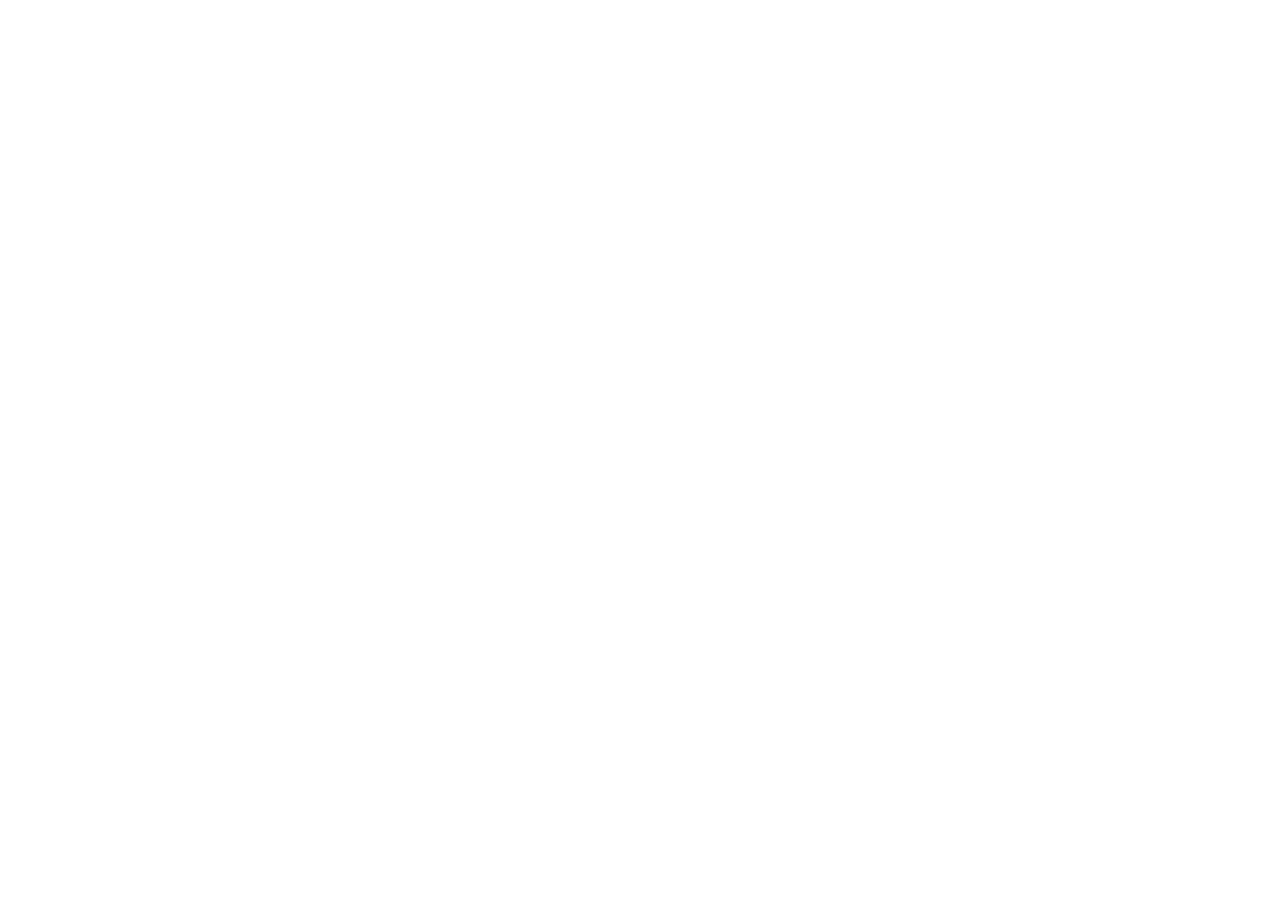
==== index.html @ 0fad19cc "Inizializzazione esercizio e scaffolding" ====
<!DOCTYPE html>
<html lang="it">
    <head>
        <title>Toboolist</title>
        <meta charset="UTF-8">
        <meta name="viewport" content="width=device-width, initial-scale=1">
        <link href="css/style.css" rel="stylesheet">
    </head>
    <body>
        
    </body>
</html>
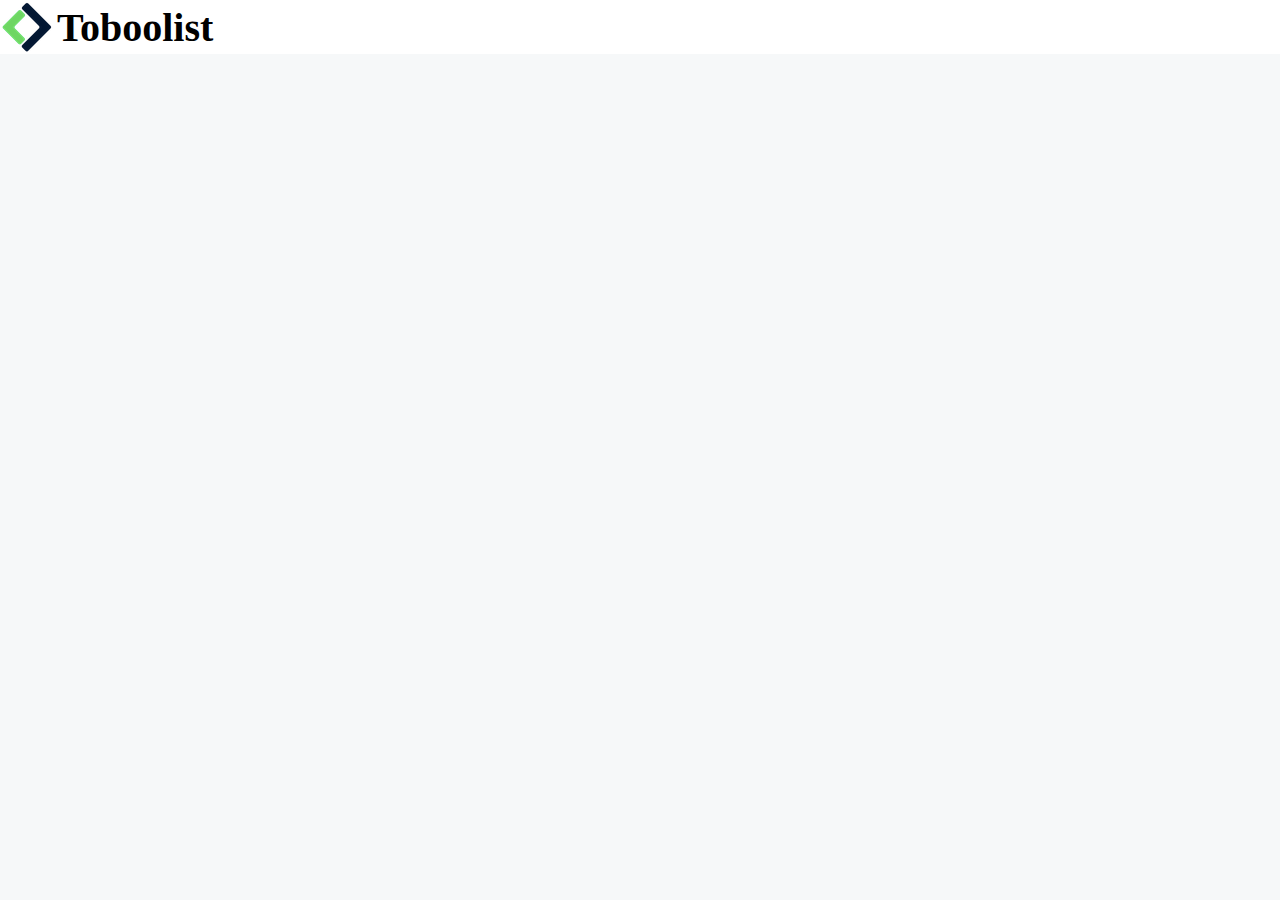
==== commit 1d81dbae: "Impostazione del header" ====
--- a/index.html
+++ b/index.html
@@ -7,6 +7,22 @@
         <link href="css/style.css" rel="stylesheet">
     </head>
     <body>
-        
+        <header>
+            <img src="img/logo copia.png" alt="logo toboolist" id="logo">
+            <h1 id="title">Toboolist</h1>
+        </header>
+
+        <main>
+            
+            <div class="square1">
+
+            </div>
+            
+            <div class="square2">
+                
+            </div>
+
+        </main>
+
     </body>
 </html>--- a/css/style.css
+++ b/css/style.css
@@ -0,0 +1,23 @@
+*{
+    margin:0;
+    padding:0;
+    box-sizing: border-box;
+}
+
+#title{
+    display: inline-block;
+    vertical-align: middle;
+    font-size: 40px;
+}
+
+#logo{
+    vertical-align: middle;
+}
+
+header{
+    background-color: #ffffff;
+}
+
+body{
+    background-color: #f6f8f9;
+}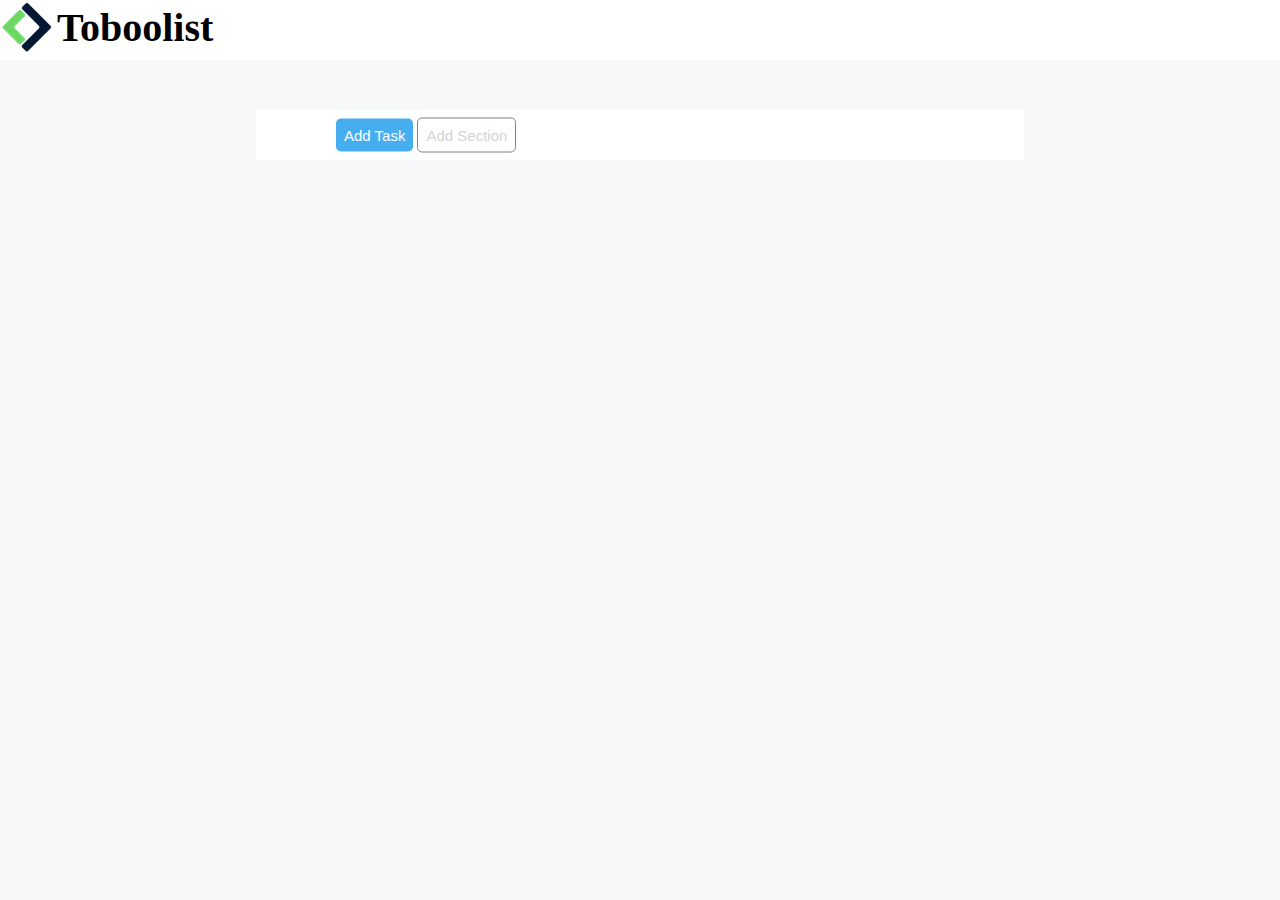
==== commit 521bd5e7: "Barra iniziale opzioni" ====
--- a/index.html
+++ b/index.html
@@ -12,14 +12,17 @@
             <h1 id="title">Toboolist</h1>
         </header>
 
-        <main>
+        <main class="container">
             
             <div class="square1">
-
+                <div class="buttons">
+                    <button class="button" id="blue-button">Add Task</button>
+                    <button class="button" id="gray-button">Add Section</button>
+                </div>
             </div>
             
             <div class="square2">
-                
+
             </div>
 
         </main>
--- a/css/style.css
+++ b/css/style.css
@@ -16,8 +16,52 @@
 
 header{
     background-color: #ffffff;
+    height: 60px;
 }
 
 body{
     background-color: #f6f8f9;
-}+}
+
+.square1{
+    background-color: #ffffff;
+    height: 50px;
+    margin-top: 50px;
+    position: relative;
+    width: 100%;
+}
+
+.buttons{
+    position: absolute;
+    transform: translateY(-50%);
+    top: 50%;
+    left: 80px;
+}
+
+.button{
+    border-radius: 5px;
+    padding: 8px;
+    border: 0;
+}
+
+#blue-button{
+    background-color: #47adf1;
+    color: white;
+    font-size: 15px;
+}
+
+#gray-button{
+    background-color: #ffffff;
+    color: lightgray;
+    font-size: 15px;
+    border: 1px solid gray;
+}
+
+.square2{
+    background-color: #ffffff;
+}
+
+.container{
+    width: 60%;
+    margin: 0 auto;
+}
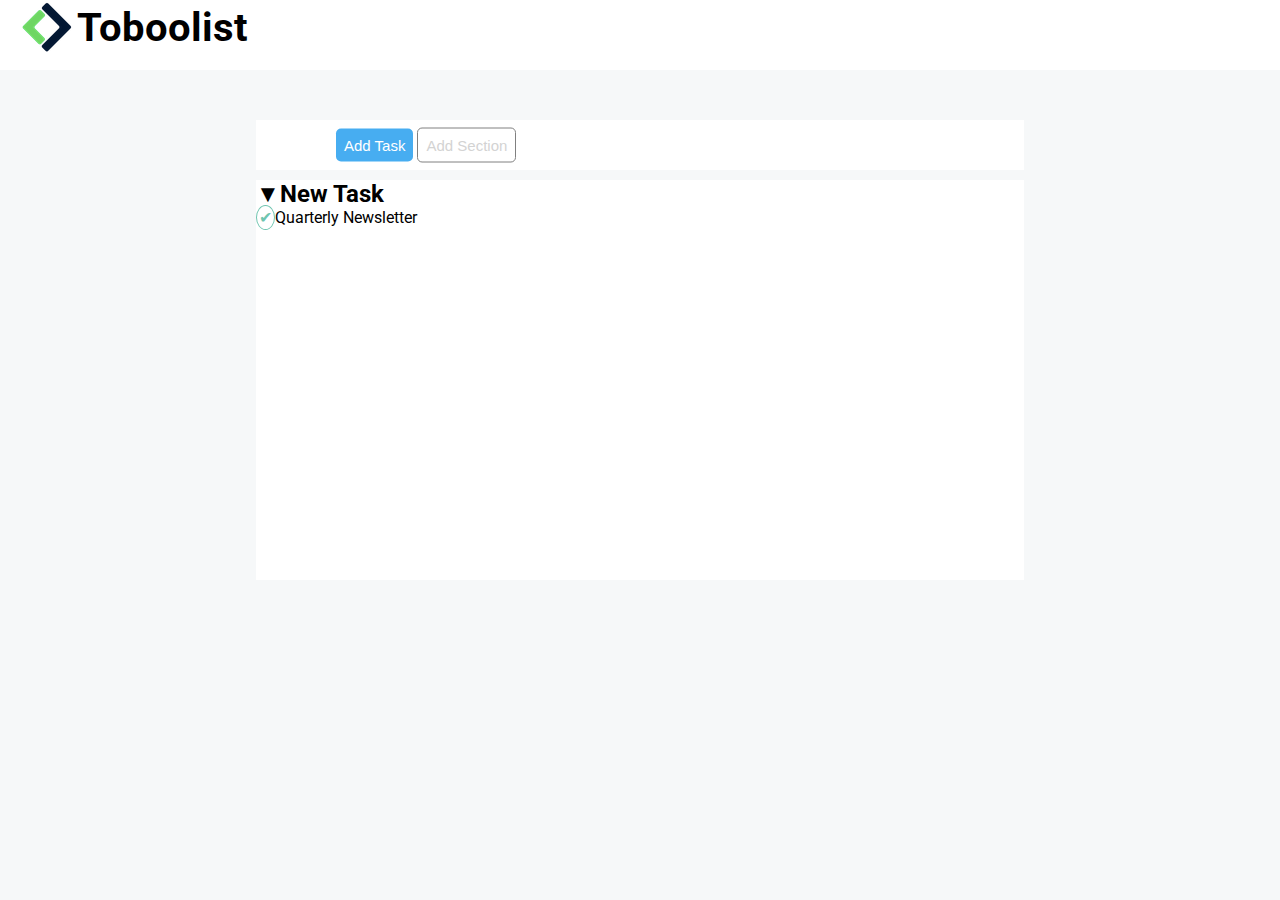
==== commit a2c2cb66: "Prima bozza task" ====
--- a/index.html
+++ b/index.html
@@ -5,6 +5,9 @@
         <meta charset="UTF-8">
         <meta name="viewport" content="width=device-width, initial-scale=1">
         <link href="css/style.css" rel="stylesheet">
+        <link rel="preconnect" href="https://fonts.googleapis.com">
+        <link rel="preconnect" href="https://fonts.gstatic.com" crossorigin>
+        <link href="https://fonts.googleapis.com/css2?family=Roboto&display=swap" rel="stylesheet">
     </head>
     <body>
         <header>
@@ -22,7 +25,10 @@
             </div>
             
             <div class="square2">
-
+                <h2 class="task-title">New Task</h2>
+                <ol>
+                    <li class="task-check">Quarterly Newsletter</li>
+                </ol>
             </div>
 
         </main>
--- a/css/style.css
+++ b/css/style.css
@@ -12,15 +12,18 @@
 
 #logo{
     vertical-align: middle;
+    margin-left: 20px;
 }
 
 header{
     background-color: #ffffff;
-    height: 60px;
+    height: 70px;
+    vertical-align: middle;
 }
 
 body{
     background-color: #f6f8f9;
+    font-family: 'Roboto', sans-serif;
 }
 
 .square1{
@@ -59,9 +62,35 @@
 
 .square2{
     background-color: #ffffff;
+    height: 400px;
+    margin-top: 10px;
+    position: relative;
+    width: 100%;
 }
 
 .container{
     width: 60%;
     margin: 0 auto;
 }
+
+.task-title::before{
+    content: "\25BC";
+}
+
+.task-title{
+    font-weight: bold;
+}
+
+.task-check::before{
+     content: "\2714";
+     color: #6fc5b0;
+     border-radius: 50%;
+     border: 1px solid #6fc5b0;
+     height: 10px;
+     width: 10px;
+     padding: 2px;
+}
+
+ol{
+    list-style-type: none;
+}
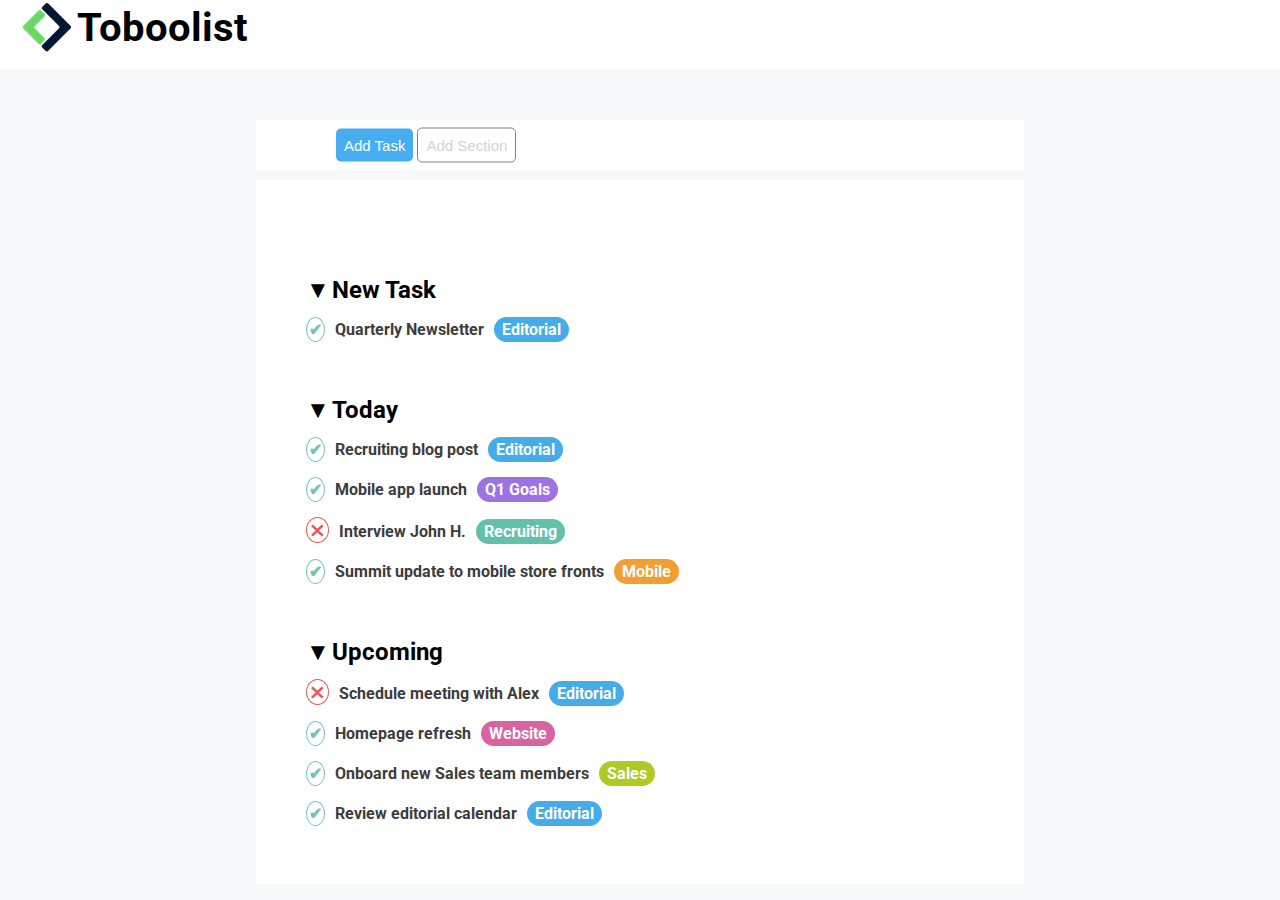
==== commit bfe4d119: "Fine parte tasklist" ====
--- a/index.html
+++ b/index.html
@@ -10,6 +10,7 @@
         <link href="https://fonts.googleapis.com/css2?family=Roboto&display=swap" rel="stylesheet">
     </head>
     <body>
+        
         <header>
             <img src="img/logo copia.png" alt="logo toboolist" id="logo">
             <h1 id="title">Toboolist</h1>
@@ -25,12 +26,28 @@
             </div>
             
             <div class="square2">
+
                 <h2 class="task-title">New Task</h2>
                 <ol>
-                    <li class="task-check">Quarterly Newsletter</li>
+                    <li class="task-check editoria">Quarterly Newsletter</li>
                 </ol>
-            </div>
 
+                <h2 class="task-title">Today</h2>
+                <ol>
+                    <li class="task-check editoria">Recruiting blog post</li>
+                    <li class="task-check goals">Mobile app launch</li>
+                    <li class="task-check2 recruiting">Interview John H.</li>
+                    <li class="task-check mobile">Summit update to mobile store fronts</li>
+                </ol>
+
+                <h2 class="task-title">Upcoming</h2>
+                <ol>
+                    <li class="task-check2 editoria">Schedule meeting with Alex</li>
+                    <li class="task-check website">Homepage refresh</li>
+                    <li class="task-check sales">Onboard new Sales team members</li>
+                    <li class="task-check editoria">Review editorial calendar</li>
+                </ol>
+                
         </main>
 
     </body>
--- a/css/style.css
+++ b/css/style.css
@@ -62,10 +62,12 @@
 
 .square2{
     background-color: #ffffff;
-    height: 400px;
+    height: 100%;
     margin-top: 10px;
     position: relative;
     width: 100%;
+    padding: 50px;
+    line-height: 40px;
 }
 
 .container{
@@ -75,10 +77,13 @@
 
 .task-title::before{
     content: "\25BC";
+    margin-right: 2px;
+    
 }
 
 .task-title{
     font-weight: bold;
+    margin-top: 40px;
 }
 
 .task-check::before{
@@ -89,8 +94,75 @@
      height: 10px;
      width: 10px;
      padding: 2px;
+     margin-right: 10px;
+}
+
+.task-check::after{
+    padding: 3px 8px;
+    margin-left: 10px;
+    border-radius: 15px;
+}
+
+.task-check2::after{
+    padding: 3px 8px;
+    margin-left: 10px;
+    border-radius: 15px;
+}
+
+.editoria::after {
+    background-color: #45abe9;
+    content: "Editorial";
+    color: white;
+}
+
+.goals::after {
+    background-color: #9c72e4;
+    content: "Q1 Goals";
+    color: white;
+}
+
+
+.recruiting::after {
+    background-color: #64c0a8;
+    content: "Recruiting";
+    color: white;
+}
+
+
+.mobile::after {
+    background-color: #f29e33;
+    content: "Mobile";
+    color: white;
+}
+
+.website::after {
+    background-color: #d863a0;
+    content: "Website";
+    color: white;
+}
+
+.sales::after {
+    background-color: #b0c926;
+    content: "Sales";
+    color: white;
 }
 
 ol{
     list-style-type: none;
+    font-weight: bold;
+    color: rgb(61, 60, 60);
 }
+
+.task-check2::before{
+    content: "\2A2F";
+    color: #ea5952;
+    border-radius: 50%;
+    border: 1px solid #ea5952;
+    height: 10px;
+    width: 10px;
+    padding: 0 2px;
+    margin-right: 10px;
+    font-size: 20px;
+    font-weight: bold;
+}
+	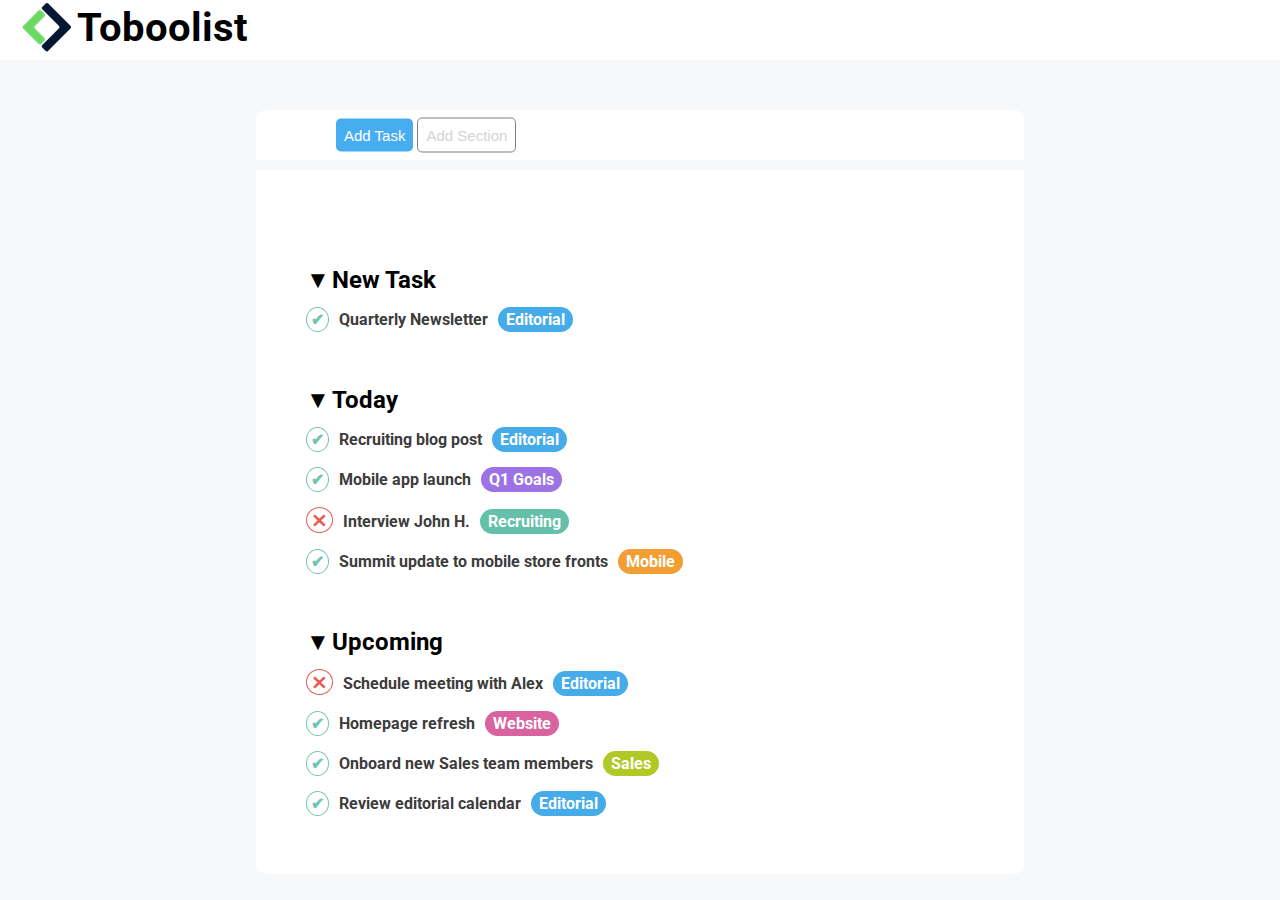
==== commit d5fac926: "Aggiunta bonus menù a tendina" ====
--- a/index.html
+++ b/index.html
@@ -47,7 +47,6 @@
                     <li class="task-check sales">Onboard new Sales team members</li>
                     <li class="task-check editoria">Review editorial calendar</li>
                 </ol>
-                
         </main>
 
     </body>
--- a/css/style.css
+++ b/css/style.css
@@ -1,13 +1,13 @@
 *{
-    margin:0;
-    padding:0;
+    margin: 0;
+    padding: 0;
     box-sizing: border-box;
 }
 
 #title{
     display: inline-block;
-    vertical-align: middle;
     font-size: 40px;
+    vertical-align: middle; 
 }
 
 #logo{
@@ -17,8 +17,7 @@
 
 header{
     background-color: #ffffff;
-    height: 70px;
-    vertical-align: middle;
+    height: 60px;
 }
 
 body{
@@ -32,6 +31,7 @@
     margin-top: 50px;
     position: relative;
     width: 100%;
+    border-radius: 10px 10px 0 0;
 }
 
 .buttons{
@@ -68,6 +68,7 @@
     width: 100%;
     padding: 50px;
     line-height: 40px;
+    border-radius: 0 0 10px 10px;
 }
 
 .container{
@@ -93,7 +94,7 @@
      border: 1px solid #6fc5b0;
      height: 10px;
      width: 10px;
-     padding: 2px;
+     padding: 2px 4px;
      margin-right: 10px;
 }
 
@@ -160,7 +161,7 @@
     border: 1px solid #ea5952;
     height: 10px;
     width: 10px;
-    padding: 0 2px;
+    padding: 0 4px;
     margin-right: 10px;
     font-size: 20px;
     font-weight: bold;
